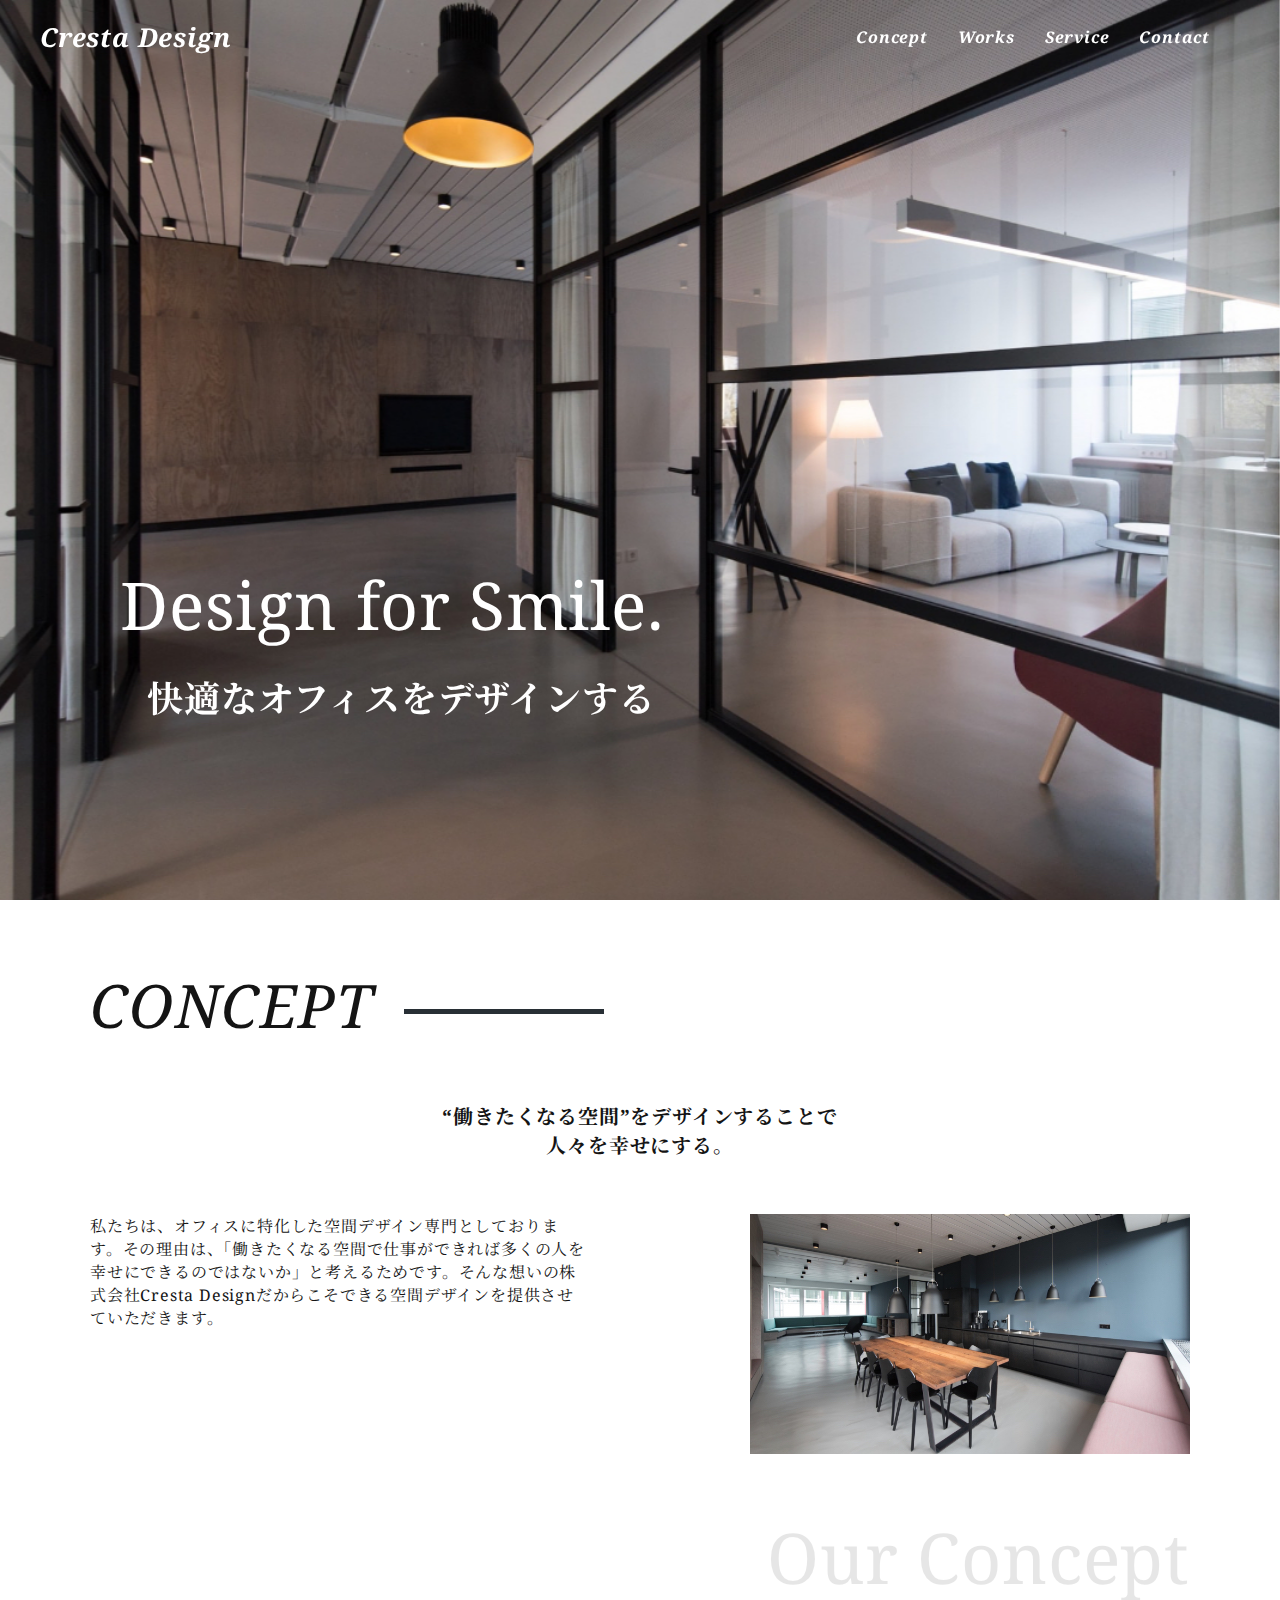
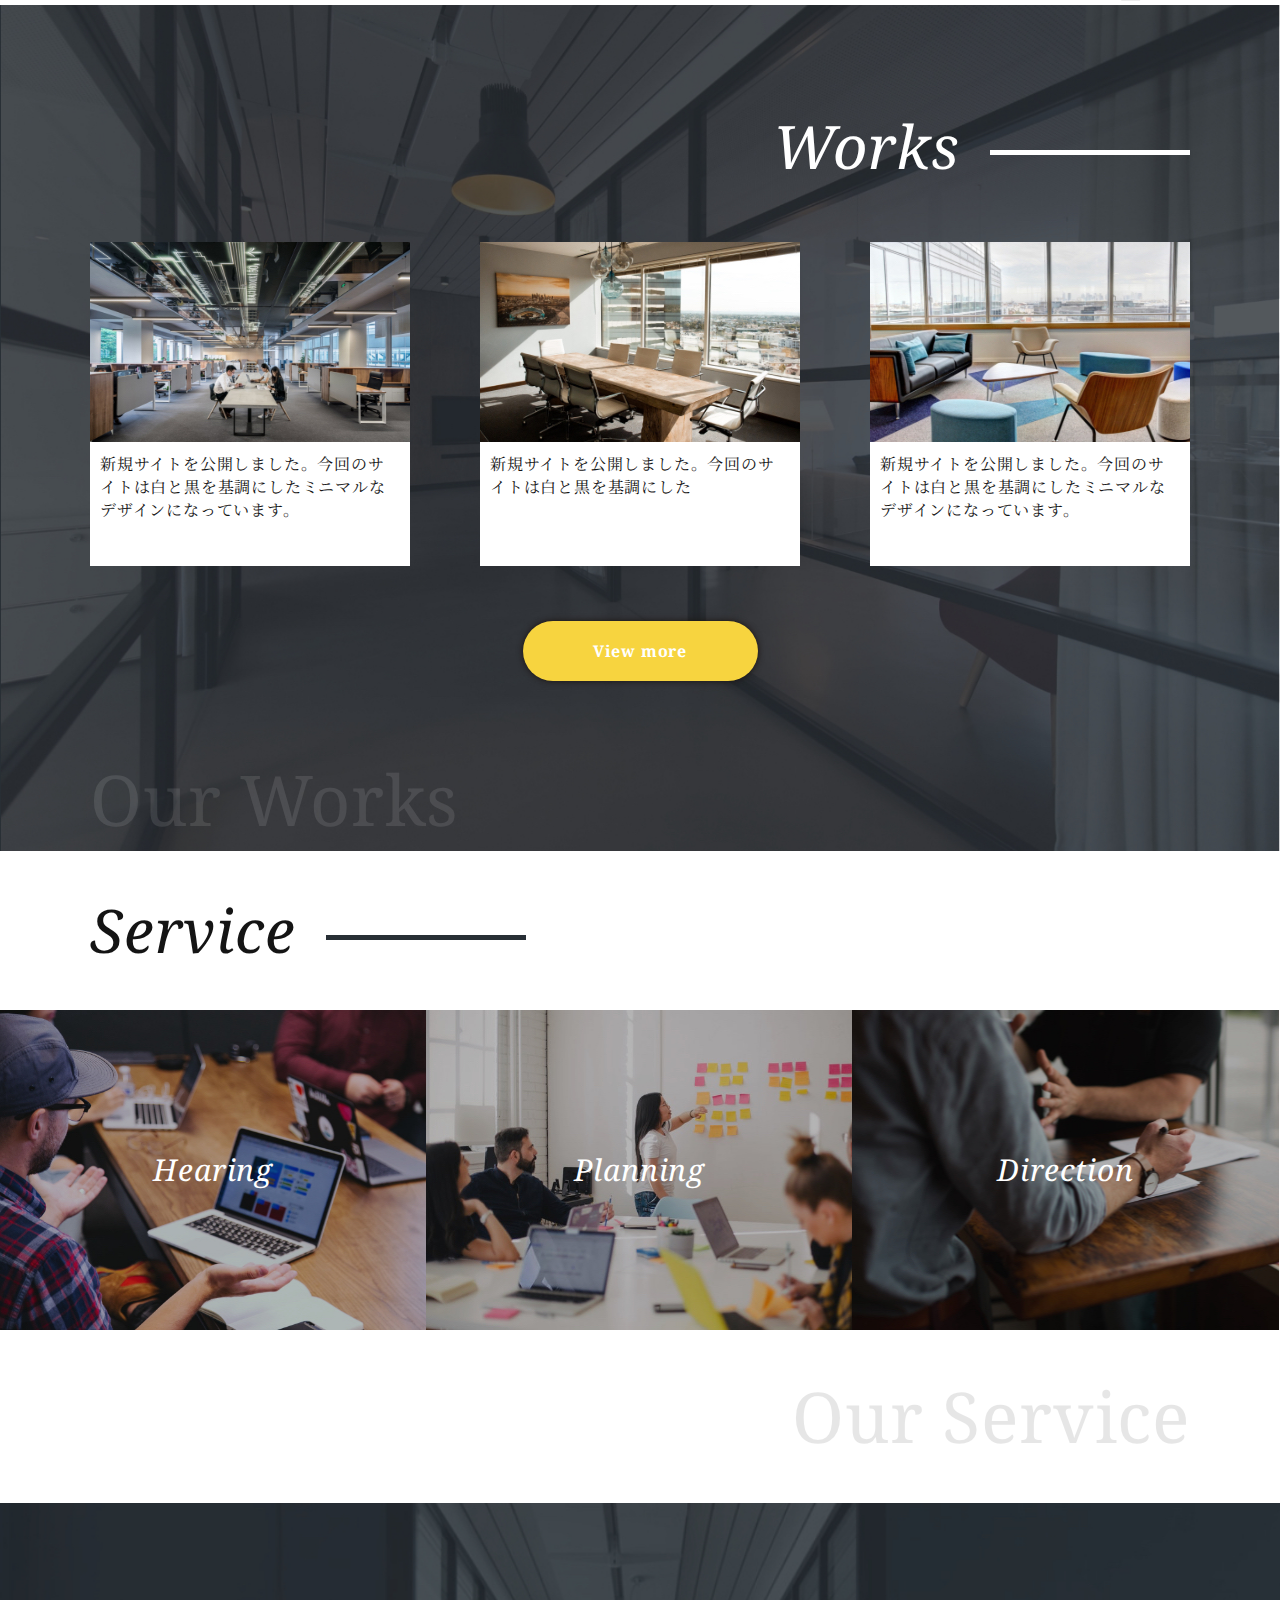
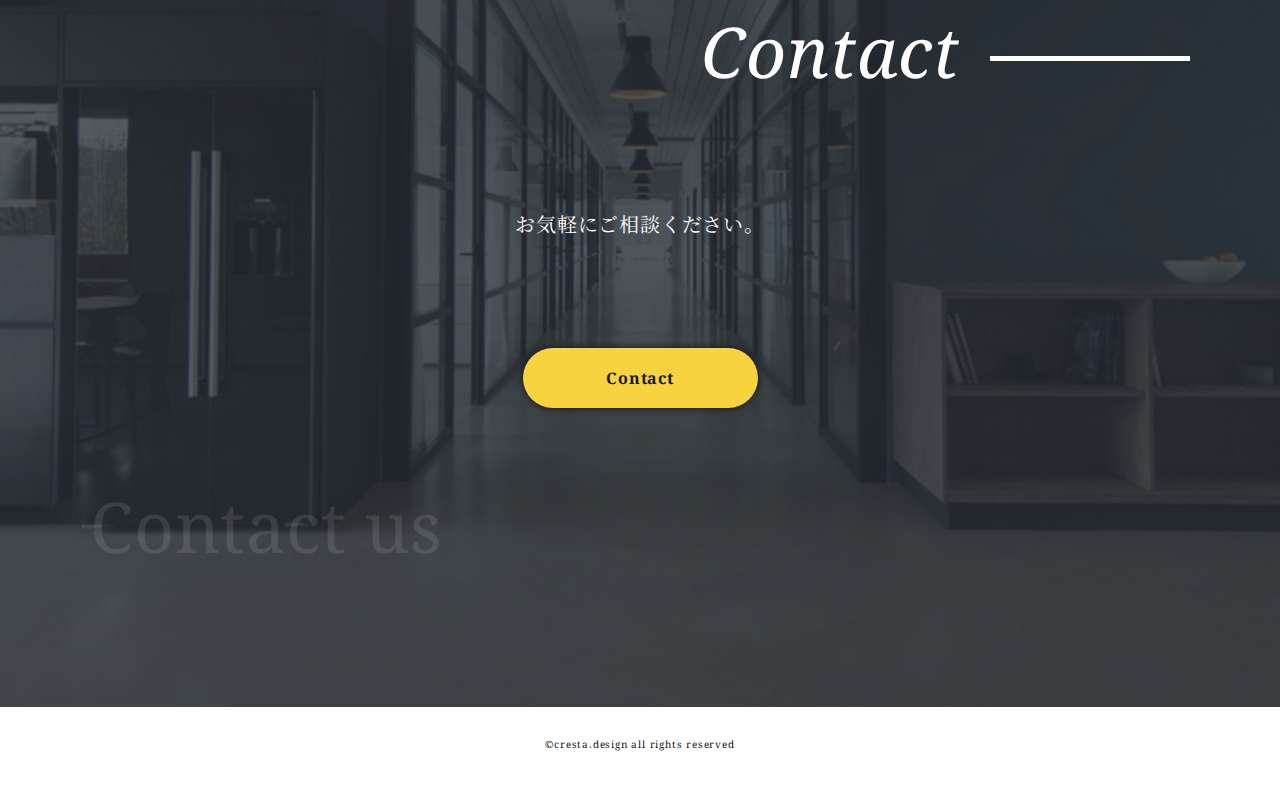
==== index.html @ eac09442 "publish" ====
<!DOCTYPE html>
<html lang="ja">
<head>
    <meta charset="UTF-8">
    <meta http-equiv="X-UA-Compatible" content="IE=edge">
    <meta name="viewport" content="width=device-width, initial-scale=1.0">
    <link href="https://fonts.googleapis.com/css?family=Noto+Serif+JP:400,700|Noto+Serif:400,700,700i&display=swap&subset=japanese" rel="stylesheet">
    <link rel="stylesheet" href="./css/reset.css">  
    <link rel="stylesheet" href="./css/slick.css">
    <link rel="stylesheet" href="./css/slick-theme.css"> 
    <link rel="stylesheet" href="./css/style.css"> 
    <script src="https://ajax.googleapis.com/ajax/libs/jquery/3.6.0/jquery.min.js"></script>  
    <script src="./js/slick.min.js"></script>
    <script src="./js/main.js"></script>
    <title>ポートフォリオHTML</title>
</head>
<body>
    <header class="header">
        <div class="header-inner">
            <div class="site-title"><a href="index.html">Cresta Design</a></div>
            <nav class="headerNav">
                <ul class="headerUl">
                    <li class="headerLi"><a href="#concept">Concept</a></li>
                    <li class="headerLi"><a href="#works">Works</a></li>
                    <li class="headerLi"><a href="#service">Service</a></li>
                    <li class="headerLi"><a href="#contact">Contact</a></li>
               </ul>
           </nav>
           <button class="burger-btn">
            <span class="bar bar_top"></span>
            <span class="bar bar_mid"></span>
            <span class="bar bar_bottom"></span>
          </button>
        </div>
    </header>

    <section>
        <div class="mainView">
            <ul class="sliter">
                <li><img src="img/fv-bgi_01@2x.jpg"></li>
                <li><img src="img/fv-bgi_02@2x.jpg"></li>
                <li><img src="img/fv-bgi_03@2x.jpg"></li>
            </ul>
            
            <div class="copy">
                <div class="main-copy"><p>Design for Smile.</p></div>
                <div class="sub-copy"><p>快適なオフィスを<br class="brsp">デザインする</p></div>
            </div>
        </div>
    </section>
    <section>
        <div class="concept-section" id="concept">
            <h2 class="title-section title">CONCEPT</h2>
            <p class="concept-sub">“働きたくなる空間”をデザインする<br class="sp">ことで<br class="pc">人々を幸せにする。</p>
            <div class="concept-content">
                <p class="content-text">私たちは、オフィスに特化した空間デザイン専門としております。その理由は、「働きたくなる空間で仕事ができれば多くの人を幸せにできるのではないか」と考えるためです。そんな想いの株式会社Cresta Designだからこそできる空間デザインを提供させていただきます。</p>
                <img src="./img/concept-image@2x.jpg">
            </div>
            <p class="concept-last last">Our Concept</p>
        </div>
    </section>
    <section>
        <div class="works-section" id="works">
            <div class="works-inner">
                <p class="works-title title">Works</p>
                <ul class="works-contents">
                    <li class="works-list">
                        <img src="./img/card-img01@2x.jpg">
                        <p>新規サイトを公開しました。今回のサイトは白と黒を基調にしたミニマルなデザインになっています。</p>
                    </li>
                    <li class="works-list">
                        <img src="img/card-img02@2x.jpg">
                        <p>新規サイトを公開しました。今回のサイトは白と黒を基調にした</p>
                    </li>
                    <li class="works-list">
                        <img src="img/card-img03@2x.jpg">
                        <p>新規サイトを公開しました。今回のサイトは白と黒を基調にしたミニマルなデザインになっています。</p>
                    </li>
                </ul>
                <div class="works-botten"><a href="#">View more</a></div>
                <p class="works-last last">Our Works</p>
            </div>
        </div>
    </section>
    <section>
        <div class="service-section" id="service">
            <p class="serveice-title title">Service</p>
            <ul class="service-list">
                <li class="service-1"><a href="#">Hearing</a></li>
                <li class="service-2"><a href="#">Planning</a></li>
                <li class="service-3"><a href="#">Direction</a></li>
            </ul>
            <p class="service-last last">Our Service</p>
        </div>
    </section>
    <section>
        <div class="contact-section" id="contact">
            <div class="contact-inner">
                <p class="contact-title title">Contact</p>
                <p class="contact-contents">お気軽にご相談ください。</p>
                <a class="contact-botton" href="contact.html">Contact</a>
                <p class="contact-last last">Contact us</p>
            </div>
        </div>
    </section>

    <footer class="footer">
        <p>&copy;cresta.design all rights reserved</p>
    </footer>
</body>
</html>
---- css/style.css ----
@charset "utf-8";

html{
   font-size: 62.5%;
}
 body{
   color:#141414;
   font-size:1.6rem;
   /* line-height:1.8; */
   letter-spacing: 0.05em;
   margin: 0;
   
   font-family: 'Noto Serif','Noto Serif JP', serif;
}
img{
   vertical-align: bottom;
   width: 100%;
}
li{
    list-style:none;
}

a{
   text-decoration: none;
   color:#fff;
 }

header{
   padding: 19px 30px;
   position: absolute;
   top: 0;
   left: 50%;
   z-index: 1;
   transform: translateX(-50%);
   box-sizing: border-box;
   width: 100%;
   transition: .3s;
}

header a{
   color: #fff;
   text-decoration: none;
   /* transition: .3s; */
   font-weight: bold;
   font-style: italic;
 }

.header-inner{
   display: flex;
   justify-content: space-between;
   align-items: center;
   max-width: 1200px;
   margin: 0 auto;
 }

header.fixed{
   position: fixed;
   background-color: #282f35;
   padding: 30px;
   width: 100%;
   transition: .3s;
}
.site-title{
   font-size: 2.6rem;
 }
 .headerUl{
   display: flex;
 }
 .headerLi{
   margin-right: 30px;
 }
 .burger-btn{
    display: none;
 }

.mainView{
   /* height: 100vh;
   min-height: 550px;
   position: relative */
}
.slick-arrow{
   display: none !important; 
 }
.sliter{
   margin: 0;
   padding: 0;
}
.mainView img{
   object-fit: cover;
   width: 100%;
   height: 100vh;
   min-height: 100%;
}
.brsp{
   display: none;
}
.copy{
   position: absolute;
   left: 120px;
   bottom: 177px;
   color: #fff;
}

.main-copy{
   font-size: 6.6rem;
}
.sub-copy{
   font-size: 3.6rem;
   font-weight: bold;
   margin-top: 4%;
   margin-left: 5%;
}

.concept-section{
   max-width: 1100px;
   margin: 5% auto;
}
.title-section{
   font-size: 6rem;
   font-style: italic;
}
.title-section::after{
   content: "";
   display: inline-block;
   background-color: #282f35;
   height: 5px;
   width: 200px;
   margin-left: 30px;
   vertical-align: middle;
}
.sp{
   display: none;
}
.pc{
   display: inline;
}
.concept-sub{
   font-size: 2rem;
   font-weight: bolder;
   margin: 5% auto;
   text-align: center;
}
.concept-content{
   display: flex;
   justify-content: space-between;
}
.content-text{
   padding-right: 15%;
}
.concept-content img{
   padding: auto 10%;
}
.concept-last{
   margin-top: 5%;
   font-size: 7rem;
   opacity: 0.1;
   float: right;
}
.works-section{
   clear:both;
   padding: 100px 0;
   background-image: url(../img/works-bgi@2x.jpg);
   background-size: cover;
   background-position: center;

}
.works-inner{
   margin: 0 auto;
   max-width: 1100px;
}
.works-title{
   font-size: 6rem;
   font-style: italic;
   color: #fff;
   float: right;
   margin-bottom: 5%;
}
.works-title::after{
   content: "";
   display: inline-block;
   background-color: #fff;
   height: 5px;
   width: 200px;
   margin-left: 30px;
   vertical-align: middle;
}
.works-contents{
   clear: both;
   display: flex;
   justify-content: space-between;
   margin-bottom: 5%;
}
.works-list{
   width: 320px;
   height: 324px;
   background-color: #fff;
}
.works-list p{
   padding: 10px;
}
.works-botten{
   display: block;
   width: 235px;
   line-height: 60px;
   margin: 0 auto 70px;
   background-color: #f7d43f;
   box-shadow: 0 0 6px #1b1310;
   border-radius: 30px;
   text-align: center;
   color: #171717;
   font-weight: bold;
   text-decoration: none;
   transition: .3s;
}
.works-botten:hover{
   opacity: .7;
   transition: .3s;
}
.works-last{
   color: #fff;
   opacity: .1;
   font-size: 7rem;
   float: left;
}
.service-section{
   clear: both;
}
.serveice-title{
   max-width: 1100px;
   margin: 3% auto;
   font-size: 6rem;
   font-style: italic;
}
.serveice-title::after{
   content: "";
   display: inline-block;
   background-color: #282f35;
   height: 5px;
   width: 200px;
   margin-left: 30px;
   vertical-align: middle;
}
.service-list{
   display: flex;
   height: 320px;
   /* width: 100%; */
}

.service-list a{
   color: #fff;
   font-size: 3rem;
   font-style: italic;
   margin: auto;
   display: block;
   width: 100%;
   text-align: center;
   line-height: 320px;
}
.service-list a:hover{
   background-color: rgba(40,47,53,.7);
   transition: .3s;
}
.service-1{
   background-image: url(../img/service-img01@2x.jpg);
   /* height: 320px; */
   display: flex;
   justify-content: center;
   width: 33.3%;
   /* background-repeat: no-repeat */
}
.service-2{
   background-image: url(../img/service-img02@2x.jpg);

   display: flex;
   justify-content: center;
   width: 33.3%;
   /* background-repeat: no-repeat; */
}
.service-3{
   background-image: url(../img/sevice-img03@2x.jpg);
   display: flex;
   justify-content: center;
   width: 33.3%;
   /* background-repeat: no-repeat */
}
.service-last{
   max-width: 1100px;
   opacity: .1;
   font-size: 7rem;
   text-align: right;
   margin: 3% auto;
}

.contact-section{
   background-image: url(../img/contact-bgi@2x.jpg);
   /* height: 666px; */
   padding: 100px 0;
   background-size: cover;
   background-position: center;
}
.contact-inner{
   max-width: 1100px;
   margin: 0 auto;
   /* height: 576px; */
}
.contact-title{
   font-size: 7rem;
   color: #fff;
   text-align: right;
   font-style: italic;
}
.contact-title::after{
   content: "";
   display: inline-block;
   background-color: #fff;
   height: 5px;
   width: 200px;
   margin-left: 30px;
   vertical-align: middle;
}
.contact-contents{
   font-size: 2rem;
   color: #fff;
   margin: 10% auto;
   text-align: center;
}
.contact-botton{
   display: block;
   width: 235px;
   line-height: 60px;
   margin: 0 auto 70px;
   background-color: #f7d43f;
   box-shadow: 0 0 6px #1b1310;
   border-radius: 30px;
   text-align: center;
   color: #171717;
   font-weight: bold;
   text-decoration: none;
   transition: .3s;
}
.contact-last{
   max-width: 1100px;
   opacity: .1;
   font-size: 7rem;
   text-align: left;
   margin: 3% auto;
   color: #fff;
}
.footer{
   height: 79px;
   /* display: flex;
   justify-content: center; */
}
.footer p{
   font-size: 1rem;
   text-align: center;
   padding: 30px 0;
}


@media screen and (max-width:768px){
   .headerNav{
      display: none;
      position: fixed;
      top: 0;
      left: 0;
      width: 100%;
      height: 100vh;
      background-color: #282F35;
   }
   .headerUl{
      height: 100%;
      flex-direction: column;
      justify-content: center;
      align-items: center;
   }
   .headerLi{
      margin: 0 0 30px;
   }
   .burger-btn{
      display: block;
      position: absolute;
      top: 30px;
      right: 4vw;
      background-color: transparent;
      border: none;
      cursor: pointer;
      outline: none;
      padding: 0;
      /* appearance: none; */
   }
   .burger-btn .bar{
      display: block;
      height: 3px;
      width: 30px;
      background-color: #fff;
   }
   .burger-btn.cross .bar_top{
      transform: rotate(45deg) translate(8px,8px);
      transition: .3s;
    }
    .burger-btn.cross .bar_mid{
      opacity: 0;
      transition: .3s;
    }
    .burger-btn.cross .bar_bottom{
      transform: rotate(-45deg) translate(8px,-8px);
      transition: .3s;
   }

   .bar_top{
      margin-bottom: 8px;
    }
    .bar_mid{
      margin-bottom: 8px;
   }

   .brsp{
      display: block;
   }
   .copy{
      top: 50%;
      left: 50%;
      transform: translate(-50%,-50%);
      white-space: nowrap;
      font-weight: bold;
   }
   .main-copy{
      font-size: 9.8vw;
   }
   .sub-copy{
      font-size: 8vw;
      text-align: center;

   }
   .title{
      font-size: 3rem;
      text-align: center;
   }
   .title::after{
      width: 80px;
   }
   .sp{
      display: inline;
   }
   .pc{
      display: none;
   }
   .content-text{
      text-align: center;
      padding: 30px 10px;
   }
   .last{
      font-size: 4rem;
   }

   .concept-content{
      flex-direction: column;
   }

   .works-contents{
      flex-direction: column;
      justify-content: center;
      text-align: center;
   }
   .works-list{
      margin: 0 auto;
   }

   .service-list{
      height: auto;
   }
   
   .service-list{
      flex-direction: column;
   }
   .service-1{
      width: 100%;
   }
   .service-2{
      width: 100%;
   }
   .service-3{
      width: 100%;
   }
}
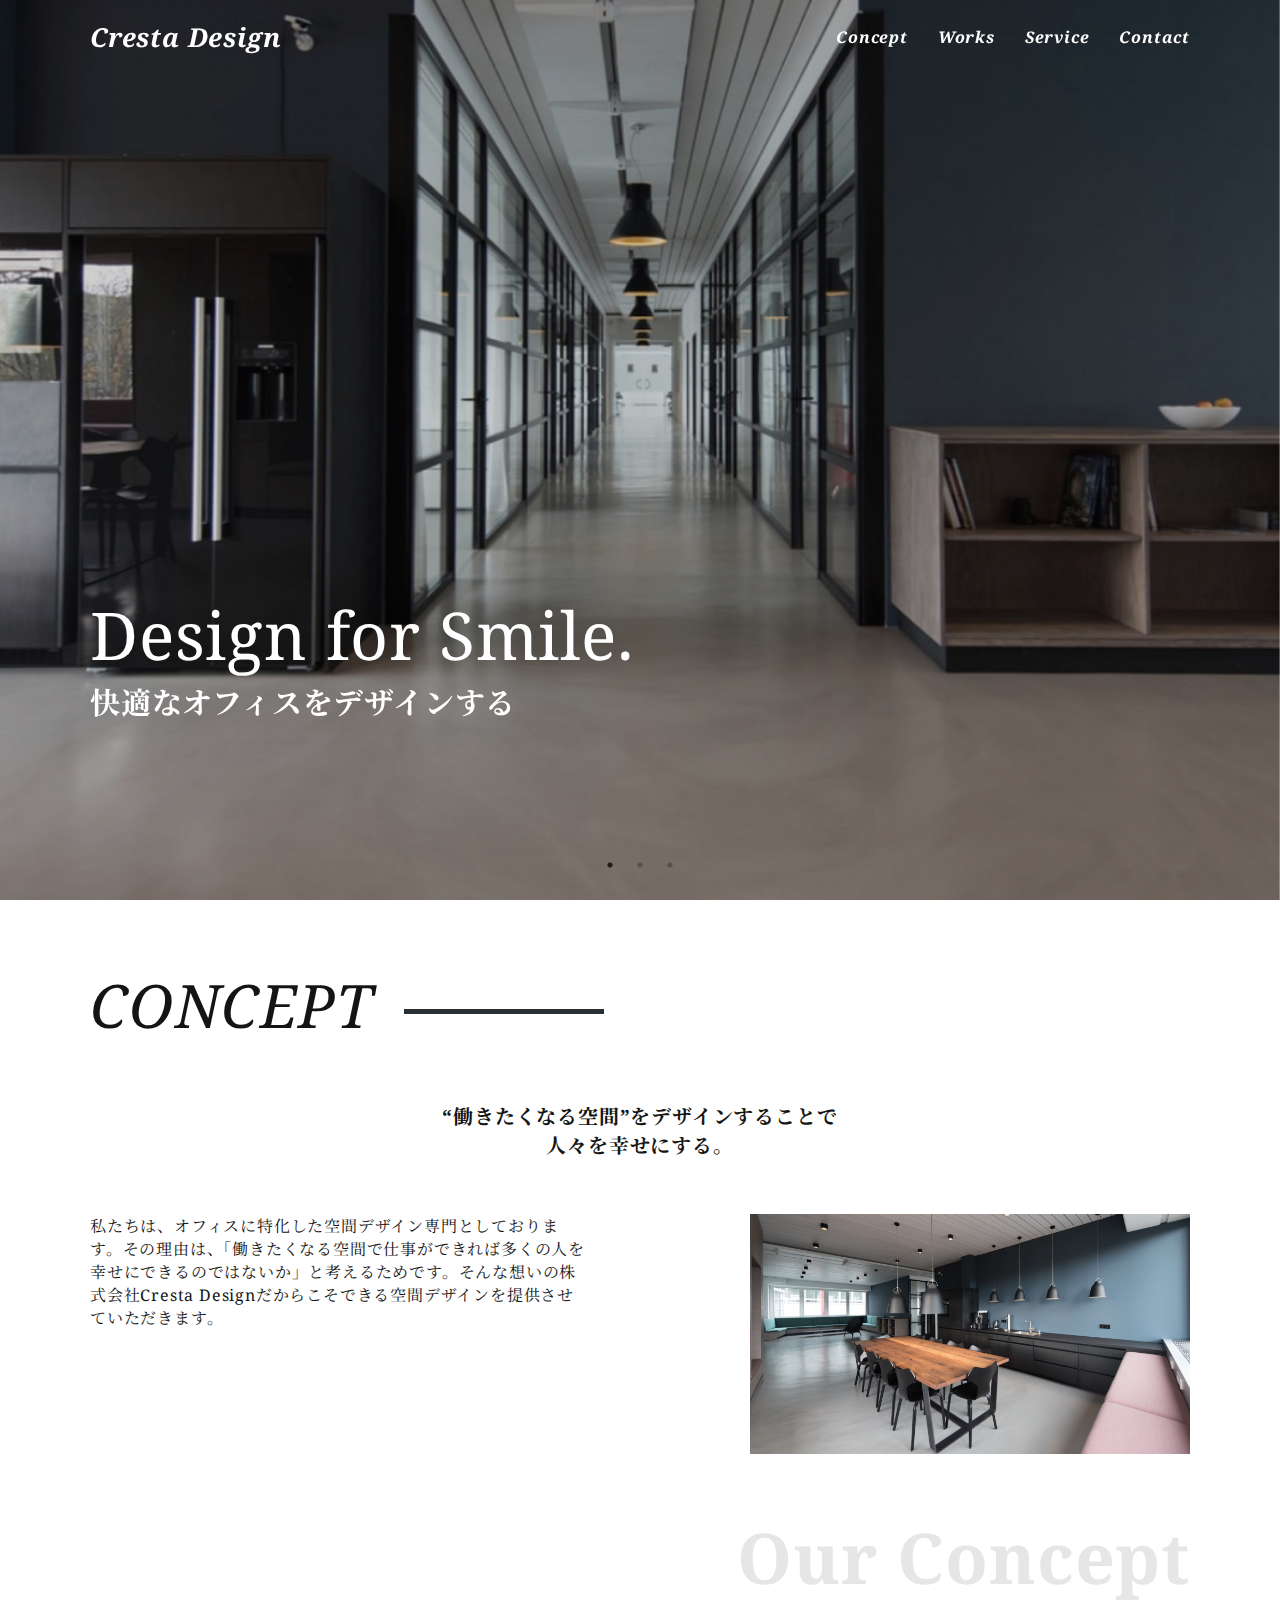
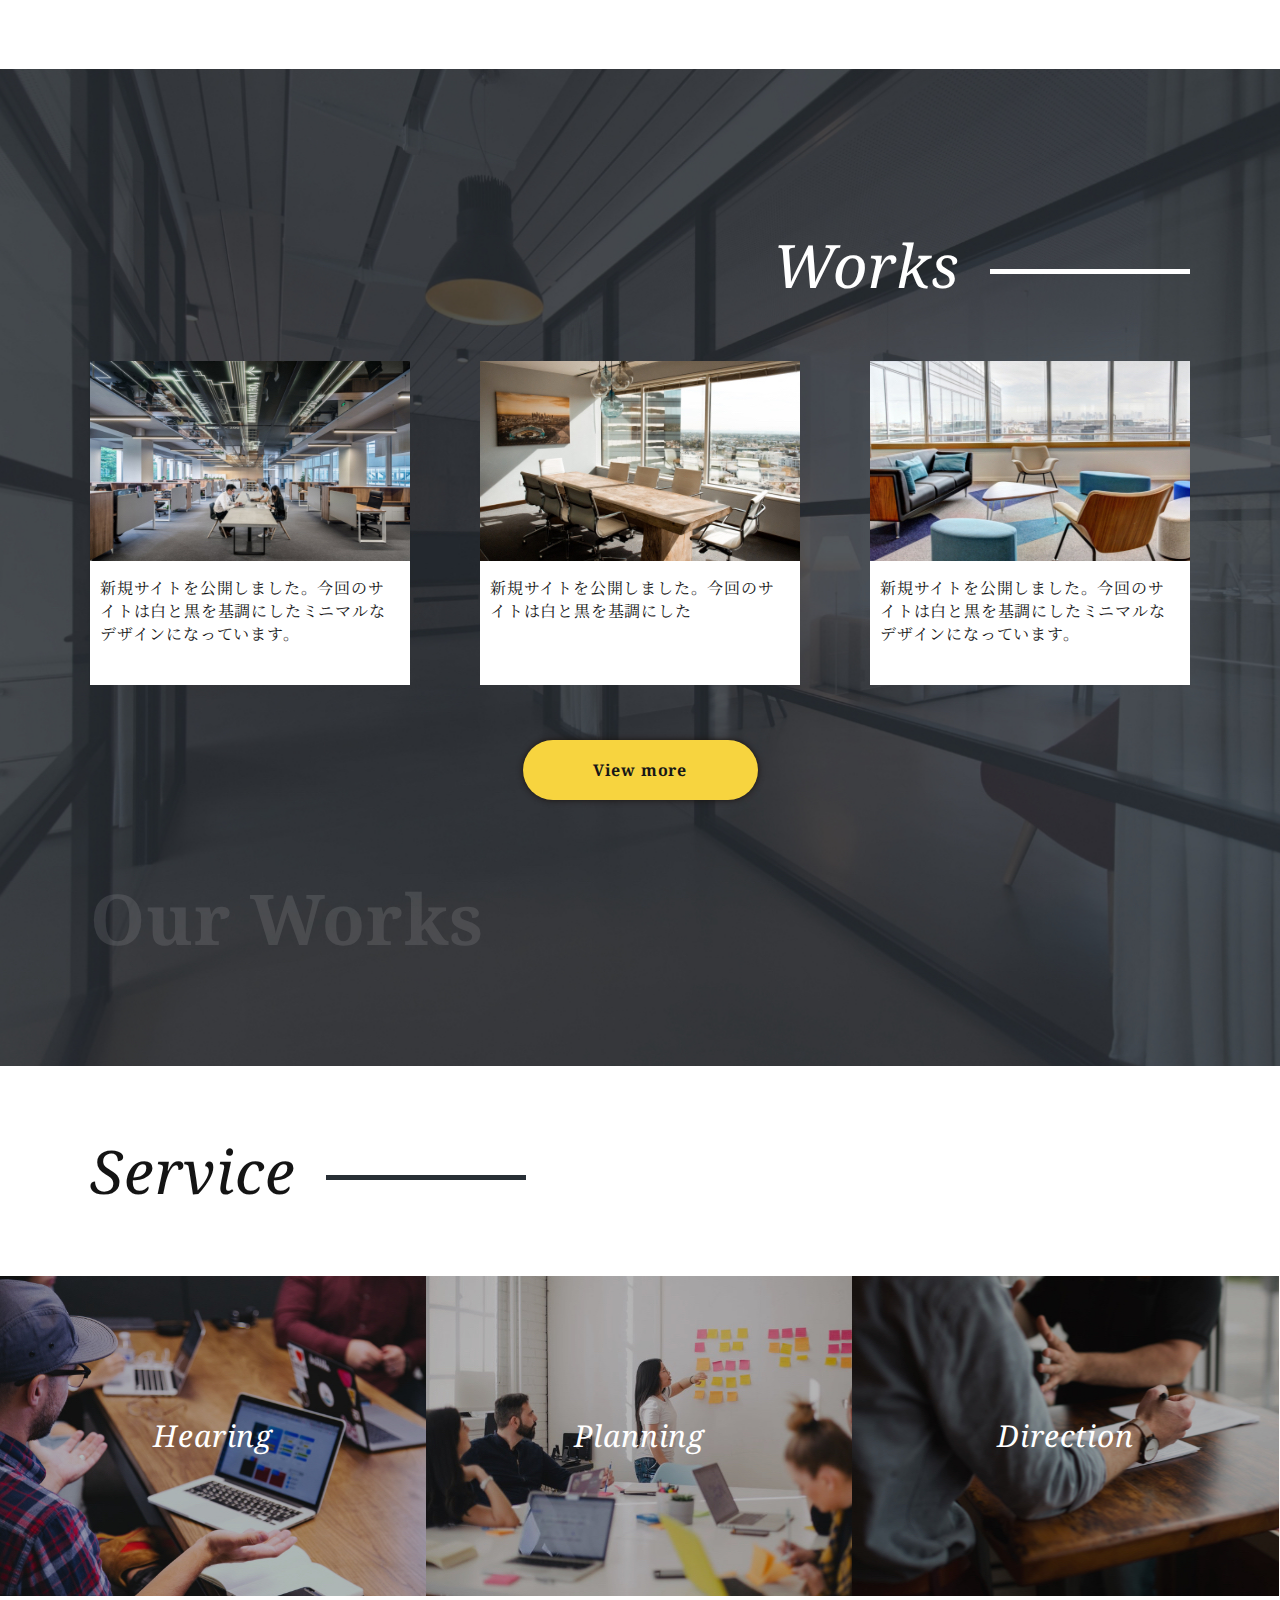
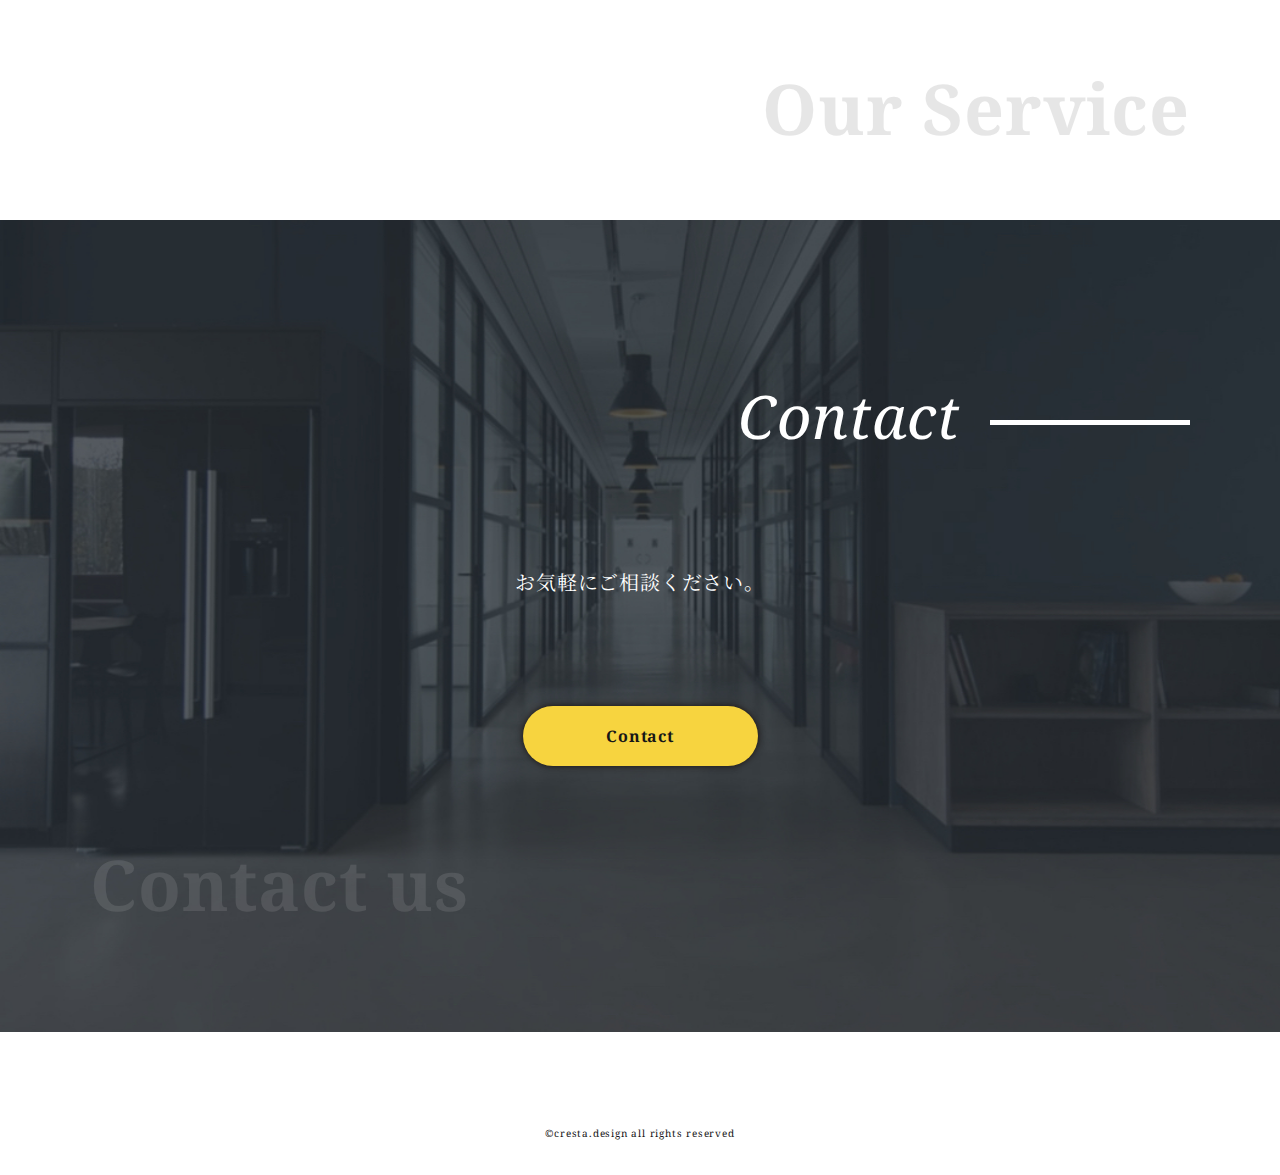
==== commit be8b1363: "整備" ====
--- a/index.html
+++ b/index.html
@@ -6,24 +6,27 @@
     <meta name="viewport" content="width=device-width, initial-scale=1.0">
     <link href="https://fonts.googleapis.com/css?family=Noto+Serif+JP:400,700|Noto+Serif:400,700,700i&display=swap&subset=japanese" rel="stylesheet">
     <link rel="stylesheet" href="./css/reset.css">  
-    <link rel="stylesheet" href="./css/slick.css">
-    <link rel="stylesheet" href="./css/slick-theme.css"> 
+    <link rel="stylesheet" href="./css/slick/slick.css">
+    <link rel="stylesheet" href="./css/slick/slick-theme.css"> 
+    <link rel="stylesheet" href="./css/common.css"> 
     <link rel="stylesheet" href="./css/style.css"> 
     <script src="https://ajax.googleapis.com/ajax/libs/jquery/3.6.0/jquery.min.js"></script>  
     <script src="./js/slick.min.js"></script>
+    <script src="./js/common.js"></script>
     <script src="./js/main.js"></script>
     <title>ポートフォリオHTML</title>
 </head>
 <body>
+    <!-- header start -->
     <header class="header">
-        <div class="header-inner">
-            <div class="site-title"><a href="index.html">Cresta Design</a></div>
-            <nav class="headerNav">
-                <ul class="headerUl">
-                    <li class="headerLi"><a href="#concept">Concept</a></li>
-                    <li class="headerLi"><a href="#works">Works</a></li>
-                    <li class="headerLi"><a href="#service">Service</a></li>
-                    <li class="headerLi"><a href="#contact">Contact</a></li>
+        <div class="header-inner content-width">
+            <div class="header-home"><a href="index.html">Cresta Design</a></div>
+            <nav class="header-nav">
+                <ul class="header-ul">
+                    <li class="header-li"><a href="#concept">Concept</a></li>
+                    <li class="header-li"><a href="#works">Works</a></li>
+                    <li class="header-li"><a href="#service">Service</a></li>
+                    <li class="header-li"><a href="#contact">Contact</a></li>
                </ul>
            </nav>
            <button class="burger-btn">
@@ -33,10 +36,11 @@
           </button>
         </div>
     </header>
-
+    <!-- header end -->
+    <!-- main visual start -->
     <section>
-        <div class="mainView">
-            <ul class="sliter">
+        <div class="main-visual">
+            <ul class="slider">
                 <li><img src="img/fv-bgi_01@2x.jpg"></li>
                 <li><img src="img/fv-bgi_02@2x.jpg"></li>
                 <li><img src="img/fv-bgi_03@2x.jpg"></li>
@@ -48,21 +52,25 @@
             </div>
         </div>
     </section>
+    <!-- main visual end -->
+    <!-- concept start -->
     <section>
-        <div class="concept-section" id="concept">
-            <h2 class="title-section title">CONCEPT</h2>
+        <div class="concept-section content-width" id="concept">
+            <h2 class="title">CONCEPT</h2>
             <p class="concept-sub">“働きたくなる空間”をデザインする<br class="sp">ことで<br class="pc">人々を幸せにする。</p>
             <div class="concept-content">
                 <p class="content-text">私たちは、オフィスに特化した空間デザイン専門としております。その理由は、「働きたくなる空間で仕事ができれば多くの人を幸せにできるのではないか」と考えるためです。そんな想いの株式会社Cresta Designだからこそできる空間デザインを提供させていただきます。</p>
                 <img src="./img/concept-image@2x.jpg">
             </div>
-            <p class="concept-last last">Our Concept</p>
+            <p class="last-title">Our Concept</p>
         </div>
     </section>
+    <!-- concept end -->
+    <!-- works start -->
     <section>
         <div class="works-section" id="works">
-            <div class="works-inner">
-                <p class="works-title title">Works</p>
+            <div class="works-inner content-width">
+                <p class="title title-right">Works</p>
                 <ul class="works-contents">
                     <li class="works-list">
                         <img src="./img/card-img01@2x.jpg">
@@ -77,36 +85,58 @@
                         <p>新規サイトを公開しました。今回のサイトは白と黒を基調にしたミニマルなデザインになっています。</p>
                     </li>
                 </ul>
-                <div class="works-botten"><a href="#">View more</a></div>
-                <p class="works-last last">Our Works</p>
+                <div id="works-more">
+                    <ul class="works-contents" >
+                        <li class="works-list">
+                            <img src="./img/card-img01@2x.jpg">
+                            <p>新規サイトを公開しました。今回のサイトは白と黒を基調にしたミニマルなデザインになっています。</p>
+                        </li>
+                        <li class="works-list">
+                            <img src="img/card-img02@2x.jpg">
+                            <p>新規サイトを公開しました。今回のサイトは白と黒を基調にした</p>
+                        </li>
+                        <li class="works-list">
+                            <img src="img/card-img03@2x.jpg">
+                            <p>新規サイトを公開しました。今回のサイトは白と黒を基調にしたミニマルなデザインになっています。</p>
+                        </li>
+                    </ul>    
+                </div>
+                <a class="botton" id="more-botten" href="javascript:void(0)">View more</a>
+                <p class="last-title last-title-left">Our Works</p>
             </div>
         </div>
     </section>
+    <!-- works end -->
+    <!-- service start -->
     <section>
         <div class="service-section" id="service">
-            <p class="serveice-title title">Service</p>
+            <p class="content-width title">Service</p>
             <ul class="service-list">
-                <li class="service-1"><a href="#">Hearing</a></li>
-                <li class="service-2"><a href="#">Planning</a></li>
-                <li class="service-3"><a href="#">Direction</a></li>
+                <li class="service-1"><a href="service.html#hearing">Hearing</a></li>
+                <li class="service-2"><a href="service.html#planning">Planning</a></li>
+                <li class="service-3"><a href="service.html#direction">Direction</a></li>
             </ul>
-            <p class="service-last last">Our Service</p>
+            <p class="content-width last-title">Our Service</p>
         </div>
     </section>
+    <!-- service end -->
+    <!-- contact start -->
     <section>
         <div class="contact-section" id="contact">
-            <div class="contact-inner">
-                <p class="contact-title title">Contact</p>
+            <div class="contact-inner content-width">
+                <p class="title title-right">Contact</p>
                 <p class="contact-contents">お気軽にご相談ください。</p>
-                <a class="contact-botton" href="contact.html">Contact</a>
-                <p class="contact-last last">Contact us</p>
+                <a class="botton" href="contact.html">Contact</a>
+                <p class="content-width last-title last-title-left">Contact us</p>
             </div>
         </div>
     </section>
-
+    <!-- contact end -->
+    <!-- footer start -->
     <footer class="footer">
         <p>&copy;cresta.design all rights reserved</p>
     </footer>
+    <!-- footer end -->
 </body>
 </html>
 
--- a/css/common.css
+++ b/css/common.css
@@ -0,0 +1,110 @@
+@charset "utf-8";
+
+/* common start */
+html{
+   font-size: 62.5%;
+}
+ body{
+   color:#141414;
+   font-size:1.6rem;
+   letter-spacing: 0.05em;
+   
+   font-family: 'Noto Serif','Noto Serif JP', serif;
+}
+img{
+   /* vertical-align: bottom; */
+   width: 100%;
+}
+li{
+    list-style:none;
+}
+a{
+   text-decoration: none;
+   color:#fff;
+}
+
+.content-width{
+   max-width: 1100px;
+   margin: 0 auto;
+}
+.title{
+   font-size: 6rem;
+   font-style: italic;
+   margin: 5% auto;
+}
+.title::after{
+   content: "";
+   display: inline-block;
+   background-color: #282f35;
+   height: 5px;
+   width: 200px;
+   margin-left: 30px;
+   vertical-align: middle;
+}
+.title-right{
+   color: #fff;
+   text-align: right;
+}
+.title-right::after{
+   background-color: #fff;
+}
+.last-title{
+   margin-top: 5%;
+   font-size: 7rem;
+   font-weight: bold;
+   opacity: .1;
+   text-align: right;
+}
+.last-title-left{
+   color: #fff;
+   text-align: left;
+}
+section{
+   margin-bottom: 5%;
+}
+.botton{
+   display: block;
+   width: 235px;
+   line-height: 60px;
+   margin: 0 auto 70px;
+   background-color: #f7d43f;
+   box-shadow: 0 0 6px #1b1310;
+   border-radius: 30px;
+   text-align: center;
+   color: #171717;
+   font-weight: bold;
+   text-decoration: none;
+   transition: .3s;
+}
+.botton:hover{
+   opacity: .7;
+   transition: .3s;
+}
+.sp{
+   display: none;
+}
+.pc{
+   display: inline;
+}
+/* common end */
+
+@media screen and (max-width:768px){
+   /* common sp start */
+   .title{
+      font-size: 3rem;
+      text-align: center;
+   }
+   .title::after{
+      width: 80px;
+   }
+   .last-title{
+      font-size: 4rem;
+   }
+   .sp{
+      display: inline;
+   }
+   .pc{
+      display: none;
+   }
+   /* common sp end */
+}--- a/css/style.css
+++ b/css/style.css
@@ -1,30 +1,6 @@
 @charset "utf-8";
 
-html{
-   font-size: 62.5%;
-}
- body{
-   color:#141414;
-   font-size:1.6rem;
-   /* line-height:1.8; */
-   letter-spacing: 0.05em;
-   margin: 0;
-   
-   font-family: 'Noto Serif','Noto Serif JP', serif;
-}
-img{
-   vertical-align: bottom;
-   width: 100%;
-}
-li{
-    list-style:none;
-}
-
-a{
-   text-decoration: none;
-   color:#fff;
- }
-
+/* header start */
 header{
    padding: 19px 30px;
    position: absolute;
@@ -34,13 +10,10 @@
    transform: translateX(-50%);
    box-sizing: border-box;
    width: 100%;
-   transition: .3s;
-}
-
-header a{
-   color: #fff;
-   text-decoration: none;
    /* transition: .3s; */
+}
+
+.header a{
    font-weight: bold;
    font-style: italic;
  }
@@ -49,7 +22,6 @@
    display: flex;
    justify-content: space-between;
    align-items: center;
-   max-width: 1200px;
    margin: 0 auto;
  }
 
@@ -60,32 +32,22 @@
    width: 100%;
    transition: .3s;
 }
-.site-title{
+.header-home{
    font-size: 2.6rem;
  }
- .headerUl{
-   display: flex;
- }
- .headerLi{
-   margin-right: 30px;
+ .header-ul{
+   display: flex;
+ }
+ .header-li{
+   margin-left: 30px;
  }
  .burger-btn{
     display: none;
  }
-
-.mainView{
-   /* height: 100vh;
-   min-height: 550px;
-   position: relative */
-}
-.slick-arrow{
-   display: none !important; 
- }
-.sliter{
-   margin: 0;
-   padding: 0;
-}
-.mainView img{
+/* header end */
+
+/* main visual start */
+.main-visual img{
    object-fit: cover;
    width: 100%;
    height: 100vh;
@@ -96,7 +58,10 @@
 }
 .copy{
    position: absolute;
-   left: 120px;
+   width: 100%;
+   max-width: 1100px;
+   left: 50%;
+   transform: translateX(-50%);
    bottom: 177px;
    color: #fff;
 }
@@ -105,35 +70,22 @@
    font-size: 6.6rem;
 }
 .sub-copy{
-   font-size: 3.6rem;
+   font-size: 3rem;
    font-weight: bold;
-   margin-top: 4%;
-   margin-left: 5%;
-}
-
+   /* margin-top: 2%; */
+   /* margin-left: 5%; */
+}
+.slick-dots{
+   bottom: 25px;
+}
+/* main visual end */
+
+/* concept start */
 .concept-section{
-   max-width: 1100px;
    margin: 5% auto;
 }
-.title-section{
-   font-size: 6rem;
-   font-style: italic;
-}
-.title-section::after{
-   content: "";
-   display: inline-block;
-   background-color: #282f35;
-   height: 5px;
-   width: 200px;
-   margin-left: 30px;
-   vertical-align: middle;
-}
-.sp{
-   display: none;
-}
-.pc{
-   display: inline;
-}
+
+
 .concept-sub{
    font-size: 2rem;
    font-weight: bolder;
@@ -150,42 +102,20 @@
 .concept-content img{
    padding: auto 10%;
 }
-.concept-last{
-   margin-top: 5%;
-   font-size: 7rem;
-   opacity: 0.1;
-   float: right;
-}
+/* concept end */
+
+/* works start */
 .works-section{
-   clear:both;
    padding: 100px 0;
    background-image: url(../img/works-bgi@2x.jpg);
    background-size: cover;
    background-position: center;
-
 }
 .works-inner{
    margin: 0 auto;
-   max-width: 1100px;
-}
-.works-title{
-   font-size: 6rem;
-   font-style: italic;
-   color: #fff;
-   float: right;
-   margin-bottom: 5%;
-}
-.works-title::after{
-   content: "";
-   display: inline-block;
-   background-color: #fff;
-   height: 5px;
-   width: 200px;
-   margin-left: 30px;
-   vertical-align: middle;
-}
+}
+
 .works-contents{
-   clear: both;
    display: flex;
    justify-content: space-between;
    margin-bottom: 5%;
@@ -198,52 +128,15 @@
 .works-list p{
    padding: 10px;
 }
-.works-botten{
-   display: block;
-   width: 235px;
-   line-height: 60px;
-   margin: 0 auto 70px;
-   background-color: #f7d43f;
-   box-shadow: 0 0 6px #1b1310;
-   border-radius: 30px;
-   text-align: center;
-   color: #171717;
-   font-weight: bold;
-   text-decoration: none;
-   transition: .3s;
-}
-.works-botten:hover{
-   opacity: .7;
-   transition: .3s;
-}
-.works-last{
-   color: #fff;
-   opacity: .1;
-   font-size: 7rem;
-   float: left;
-}
-.service-section{
-   clear: both;
-}
-.serveice-title{
-   max-width: 1100px;
-   margin: 3% auto;
-   font-size: 6rem;
-   font-style: italic;
-}
-.serveice-title::after{
-   content: "";
-   display: inline-block;
-   background-color: #282f35;
-   height: 5px;
-   width: 200px;
-   margin-left: 30px;
-   vertical-align: middle;
-}
+#works-more{
+   display: none;
+}
+/* works end */
+
+/* service start */
 .service-list{
    display: flex;
    height: 320px;
-   /* width: 100%; */
 }
 
 .service-list a{
@@ -260,63 +153,29 @@
    background-color: rgba(40,47,53,.7);
    transition: .3s;
 }
+.service-list li{
+   width: 33.3%;
+}
 .service-1{
    background-image: url(../img/service-img01@2x.jpg);
-   /* height: 320px; */
-   display: flex;
-   justify-content: center;
-   width: 33.3%;
-   /* background-repeat: no-repeat */
 }
 .service-2{
    background-image: url(../img/service-img02@2x.jpg);
-
-   display: flex;
-   justify-content: center;
-   width: 33.3%;
-   /* background-repeat: no-repeat; */
 }
 .service-3{
-   background-image: url(../img/sevice-img03@2x.jpg);
-   display: flex;
-   justify-content: center;
-   width: 33.3%;
-   /* background-repeat: no-repeat */
-}
-.service-last{
-   max-width: 1100px;
-   opacity: .1;
-   font-size: 7rem;
-   text-align: right;
-   margin: 3% auto;
-}
-
+   background-image: url(../img/service-img03@2x.jpg);
+}
+/* service end */
+
+/* contact start */
 .contact-section{
    background-image: url(../img/contact-bgi@2x.jpg);
-   /* height: 666px; */
    padding: 100px 0;
    background-size: cover;
    background-position: center;
 }
 .contact-inner{
-   max-width: 1100px;
    margin: 0 auto;
-   /* height: 576px; */
-}
-.contact-title{
-   font-size: 7rem;
-   color: #fff;
-   text-align: right;
-   font-style: italic;
-}
-.contact-title::after{
-   content: "";
-   display: inline-block;
-   background-color: #fff;
-   height: 5px;
-   width: 200px;
-   margin-left: 30px;
-   vertical-align: middle;
 }
 .contact-contents{
    font-size: 2rem;
@@ -324,42 +183,23 @@
    margin: 10% auto;
    text-align: center;
 }
-.contact-botton{
-   display: block;
-   width: 235px;
-   line-height: 60px;
-   margin: 0 auto 70px;
-   background-color: #f7d43f;
-   box-shadow: 0 0 6px #1b1310;
-   border-radius: 30px;
-   text-align: center;
-   color: #171717;
-   font-weight: bold;
-   text-decoration: none;
-   transition: .3s;
-}
-.contact-last{
-   max-width: 1100px;
-   opacity: .1;
-   font-size: 7rem;
-   text-align: left;
-   margin: 3% auto;
-   color: #fff;
-}
+/* contact end */
+
+/* footer start */
 .footer{
    height: 79px;
-   /* display: flex;
-   justify-content: center; */
 }
 .footer p{
    font-size: 1rem;
    text-align: center;
    padding: 30px 0;
 }
-
+/* footer end */
 
 @media screen and (max-width:768px){
-   .headerNav{
+
+   /* header sp start  */
+   .header-nav{
       display: none;
       position: fixed;
       top: 0;
@@ -368,13 +208,13 @@
       height: 100vh;
       background-color: #282F35;
    }
-   .headerUl{
+   .header-ul{
       height: 100%;
       flex-direction: column;
       justify-content: center;
       align-items: center;
    }
-   .headerLi{
+   .header-li{
       margin: 0 0 30px;
    }
    .burger-btn{
@@ -387,7 +227,6 @@
       cursor: pointer;
       outline: none;
       padding: 0;
-      /* appearance: none; */
    }
    .burger-btn .bar{
       display: block;
@@ -411,10 +250,12 @@
    .bar_top{
       margin-bottom: 8px;
     }
-    .bar_mid{
+   .bar_mid{
       margin-bottom: 8px;
    }
-
+   /* header sp end */
+
+   /* main visual sp start */
    .brsp{
       display: block;
    }
@@ -426,61 +267,45 @@
       font-weight: bold;
    }
    .main-copy{
+      text-align: center;
       font-size: 9.8vw;
    }
    .sub-copy{
-      font-size: 8vw;
+      font-size: 6vw;
       text-align: center;
 
    }
-   .title{
-      font-size: 3rem;
-      text-align: center;
-   }
-   .title::after{
-      width: 80px;
-   }
-   .sp{
-      display: inline;
-   }
-   .pc{
-      display: none;
-   }
+   /* main visual sp end */
+
+   /* concept sp start */
    .content-text{
       text-align: center;
       padding: 30px 10px;
    }
-   .last{
-      font-size: 4rem;
-   }
 
    .concept-content{
       flex-direction: column;
    }
-
+   /* concept sp end */
+
+   /* works sp start */
    .works-contents{
       flex-direction: column;
       justify-content: center;
       text-align: center;
    }
    .works-list{
-      margin: 0 auto;
-   }
-
-   .service-list{
-      height: auto;
-   }
+      margin: 5% auto;
+   }
+   /* works sp end */
    
+   /* service sp start */
    .service-list{
       flex-direction: column;
-   }
-   .service-1{
+      height: auto;
+   }
+   .service-list li{
       width: 100%;
    }
-   .service-2{
-      width: 100%;
-   }
-   .service-3{
-      width: 100%;
-   }
+   /* service sp end */
 }